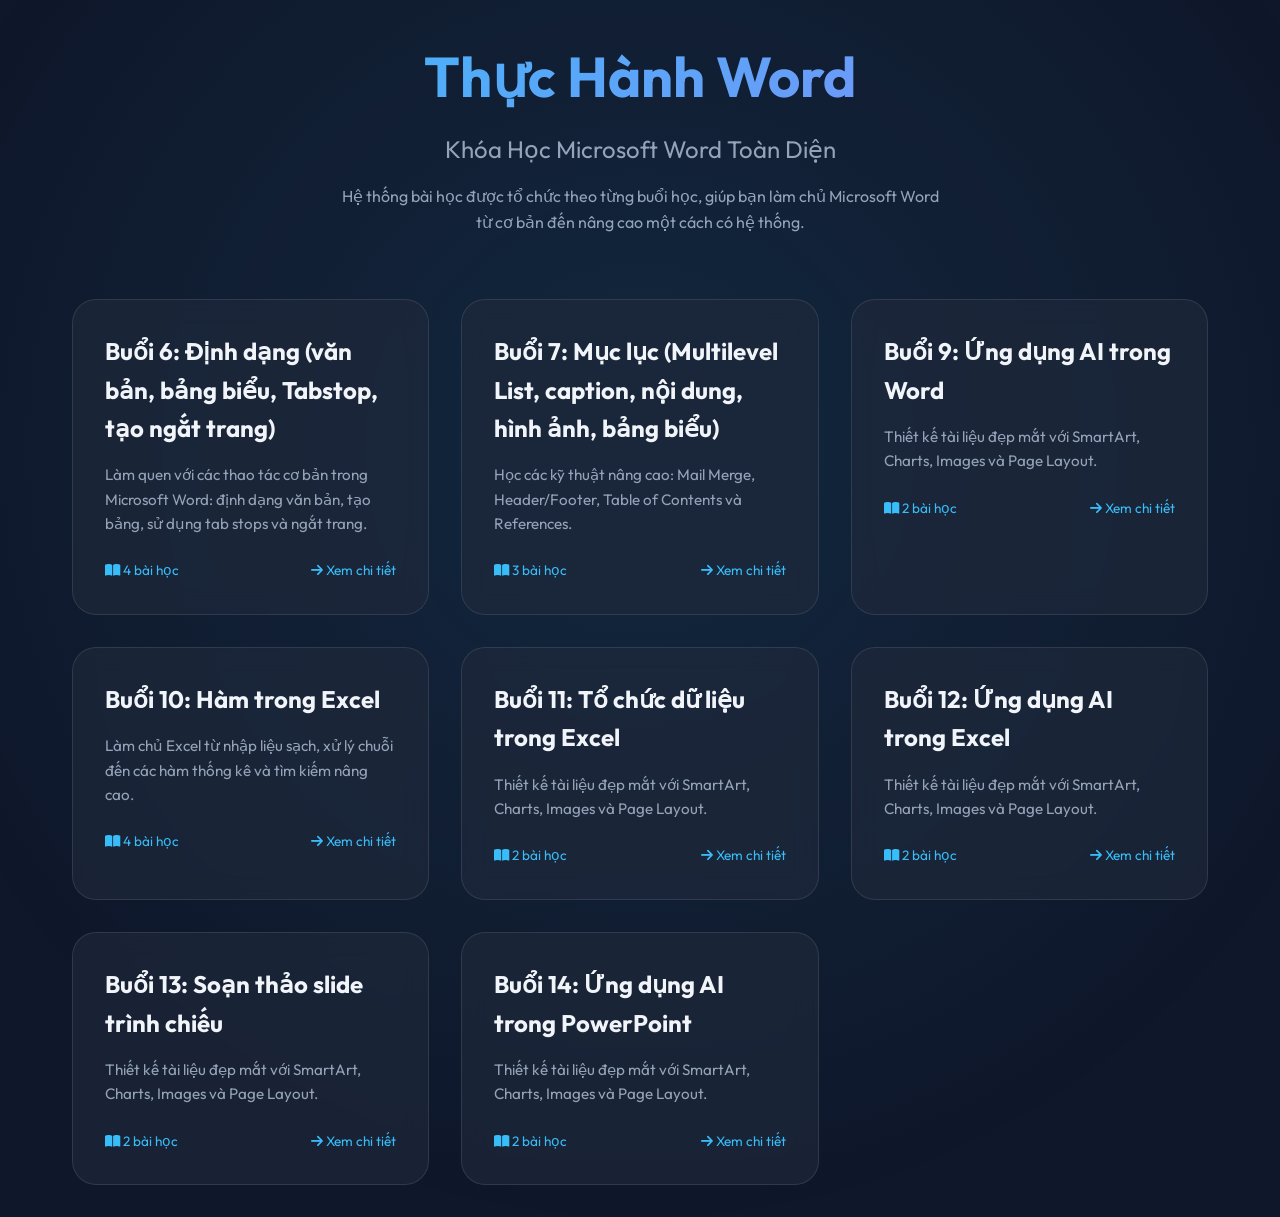
==== session.html @ eec198ea "Add files via upload" ====
<!DOCTYPE html>
<html lang="vi">

<head>
    <meta charset="UTF-8" />
    <meta name="viewport" content="width=device-width, initial-scale=1.0" />
    <title>Chi Tiết Buổi Học</title>
    <link rel="stylesheet" href="styles/main.css" />
    <link href="https://fonts.googleapis.com/css2?family=Outfit:wght@300;400;600;700&display=swap" rel="stylesheet" />
    <link rel="stylesheet" href="https://cdnjs.cloudflare.com/ajax/libs/font-awesome/6.4.0/css/all.min.css" />
</head>

<body>
    <div class="background-glob"></div>

    <nav class="navbar">
        <a href="index.html" class="back-link"><i class="fas fa-arrow-left"></i> Quay lại Tổng quan</a>
        <div class="lesson-meta-header">
            <span id="session-number">Buổi X</span>
        </div>
    </nav>

    <div class="container">
        <header>
            <div class="header-content">
                <h1 id="session-title">Loading...</h1>
                <p id="session-desc" class="description"></p>
            </div>
        </header>

        <section id="lesson-grid" class="lesson-grid">
            <!-- Lessons will be injected here by JS -->
        </section>

        <!-- <footer>
            <p>&copy; 2024 Khoa CNTT - Đại Học Đông Á. Designed for Students.</p>
        </footer> -->
    </div>

    <script src="data/lessons.js"></script>
    <script src="scripts/app.js"></script>
</body>

</html>
---- styles/main.css ----
:root {
    --bg-color: #0f172a;
    --card-bg: rgba(30, 41, 59, 0.7);
    --text-primary: #f1f5f9;
    --text-secondary: #94a3b8;
    --accent-color: #38bdf8;
    --accent-gradient: linear-gradient(135deg, #38bdf8 0%, #818cf8 100%);
    --glass-border: 1px solid rgba(255, 255, 255, 0.1);
    --hover-effect: all 0.3s cubic-bezier(0.4, 0, 0.2, 1);
}

* {
    box-sizing: border-box;
    margin: 0;
    padding: 0;
}

body {
    font-family: 'Outfit', sans-serif;
    background-color: var(--bg-color);
    color: var(--text-primary);
    line-height: 1.6;
    overflow-x: hidden;
    min-height: 100vh;
}

/* Background blob effect */
.background-glob {
    position: fixed;
    top: -50%;
    left: -50%;
    width: 200%;
    height: 200%;
    background: radial-gradient(circle at 50% 50%, rgba(56, 189, 248, 0.1) 0%, rgba(15, 23, 42, 0) 50%);
    animation: rotate 60s linear infinite;
    z-index: -1;
    pointer-events: none;
}

@keyframes rotate {
    0% {
        transform: rotate(0deg);
    }

    100% {
        transform: rotate(360deg);
    }
}

.container {
    max-width: 1200px;
    margin: 0 auto;
    padding: 2rem;
}

/* Header */
header {
    text-align: center;
    margin-bottom: 4rem;
    animation: fadeInDown 0.8s ease-out;
}

h1 {
    font-size: 3.5rem;
    font-weight: 700;
    background: var(--accent-gradient);
    background-clip: text;
    -webkit-background-clip: text;
    -webkit-text-fill-color: transparent;
    margin-bottom: 0.5rem;
}

.subtitle {
    font-size: 1.5rem;
    color: var(--text-secondary);
    margin-bottom: 1rem;
}

.description {
    max-width: 600px;
    margin: 0 auto;
    color: var(--text-secondary);
}

/* Buttons */
.btn {
    display: inline-flex;
    align-items: center;
    padding: 0.75rem 1.5rem;
    border-radius: 99px;
    text-decoration: none;
    font-weight: 600;
    transition: var(--hover-effect);
}

.btn-secondary {
    background: rgba(255, 255, 255, 0.05);
    color: var(--text-primary);
    border: var(--glass-border);
    margin-top: 1.5rem;
}

.btn-secondary:hover {
    background: rgba(255, 255, 255, 0.1);
    transform: translateY(-2px);
}

/* Lesson Grid */
.lesson-grid {
    display: grid;
    grid-template-columns: repeat(auto-fit, minmax(300px, 1fr));
    gap: 2rem;
    animation: fadeInUp 1s ease-out 0.2s backwards;
}

.lesson-card {
    background: var(--card-bg);
    backdrop-filter: blur(12px);
    border: var(--glass-border);
    border-radius: 1.5rem;
    padding: 2rem;
    transition: var(--hover-effect);
    cursor: pointer;
    position: relative;
    overflow: hidden;
    text-decoration: none;
    color: inherit;
    display: block;
}

.lesson-card:hover {
    transform: translateY(-10px);
    box-shadow: 0 20px 40px rgba(0, 0, 0, 0.2);
    border-color: rgba(56, 189, 248, 0.3);
}

.lesson-card::before {
    content: '';
    position: absolute;
    top: 0;
    left: 0;
    width: 100%;
    height: 4px;
    background: var(--accent-gradient);
    opacity: 0;
    transition: var(--hover-effect);
}

.lesson-card:hover::before {
    opacity: 1;
}

.lesson-card h2 {
    font-size: 1.5rem;
    margin-bottom: 1rem;
}

.lesson-card p {
    color: var(--text-secondary);
    font-size: 0.95rem;
}

.card-footer {
    margin-top: 1.5rem;
    display: flex;
    justify-content: space-between;
    align-items: center;
    font-size: 0.85rem;
    color: var(--accent-color);
}

/* Lesson Detail Page */
.navbar {
    padding: 1rem 2rem;
    background: rgba(15, 23, 42, 0.8);
    backdrop-filter: blur(10px);
    border-bottom: var(--glass-border);
    position: sticky;
    top: 0;
    z-index: 100;
    display: flex;
    justify-content: space-between;
    align-items: center;
}

.back-link {
    color: var(--text-primary);
    text-decoration: none;
    font-weight: 500;
    display: flex;
    align-items: center;
    gap: 0.5rem;
    transition: var(--hover-effect);
}

.back-link:hover {
    color: var(--accent-color);
}

.lesson-container {
    display: grid;
    grid-template-columns: 1fr 1fr;
    gap: 2rem;
    height: calc(100vh - 80px);
    /* Full height minus navbar */
    padding: 2rem;
    max-width: 100%;
    overflow: hidden;
}

.lesson-left {
    display: flex;
    flex-direction: column;
    gap: 1.5rem;
    padding-right: 1rem;
    overflow-y: auto;
    /* Allow scrolling if content is too tall */
    max-height: 100%;
}

.lesson-left::-webkit-scrollbar {
    width: 6px;
}

.lesson-left::-webkit-scrollbar-track {
    background: rgba(255, 255, 255, 0.05);
}

.lesson-left::-webkit-scrollbar-thumb {
    background: rgba(255, 255, 255, 0.2);
    border-radius: 3px;
}

.lesson-header h1 {
    font-size: 2rem;
    margin-bottom: 0.5rem;
}

.lesson-desc {
    color: var(--text-secondary);
    font-size: 1rem;
}

.lesson-right {
    overflow-y: auto;
    padding-right: 1rem;
    display: flex;
    flex-direction: column;
    gap: 2rem;
}

/* Custom scrollbar for right panel */
.lesson-right::-webkit-scrollbar {
    width: 8px;
}

.lesson-right::-webkit-scrollbar-track {
    background: rgba(255, 255, 255, 0.05);
    border-radius: 4px;
}

.lesson-right::-webkit-scrollbar-thumb {
    background: var(--accent-color);
    border-radius: 4px;
}

.lesson-right::-webkit-scrollbar-thumb:hover {
    background: #5ccfff;
}

.video-wrapper {
    position: relative;
    padding-bottom: 56.25%;
    /* 16:9 ratio */
    height: 0;
    overflow: hidden;
    border-radius: 1rem;
    box-shadow: 0 10px 30px rgba(0, 0, 0, 0.3);
    margin: 0 0 1rem 0;
    /* Reduced margin */
    border: var(--glass-border);
}

.video-wrapper iframe {
    position: absolute;
    top: 0;
    left: 0;
    width: 100%;
    height: 100%;
    border: none;
}

.resources-section h3,
.lesson-steps h3 {
    margin-bottom: 1rem;
    color: var(--accent-color);
    display: flex;
    align-items: center;
    gap: 0.5rem;
}

.resource-grid {
    display: grid;
    grid-template-columns: repeat(auto-fill, minmax(200px, 1fr));
    gap: 1rem;
}

.resource-item {
    background: rgba(255, 255, 255, 0.03);
    border: var(--glass-border);
    padding: 1rem;
    border-radius: 0.75rem;
    text-decoration: none;
    color: var(--text-secondary);
    display: flex;
    align-items: center;
    gap: 0.75rem;
    transition: var(--hover-effect);
}

.resource-item:hover {
    background: rgba(255, 255, 255, 0.08);
    color: var(--text-primary);
    transform: translateY(-2px);
}

/* Accordion Steps */
.step-accordion {
    display: flex;
    flex-direction: column;
    gap: 1rem;
}

.step-item {
    background: var(--card-bg);
    border: var(--glass-border);
    border-radius: 0.75rem;
    overflow: hidden;
    transition: var(--hover-effect);
}

.step-header {
    padding: 1rem 1.5rem;
    cursor: pointer;
    display: flex;
    justify-content: space-between;
    align-items: center;
    font-weight: 600;
}

.step-header:hover {
    background: rgba(255, 255, 255, 0.05);
}

.step-title-wrapper {
    display: flex;
    align-items: center;
    gap: 1rem;
}

.step-icon-visual {
    color: var(--accent-color);
    font-size: 1.2rem;
    width: 24px;
    text-align: center;
}

.step-toggle-icon {
    transition: transform 0.3s ease;
}

.step-content {
    max-height: 0;
    overflow: hidden;
    transition: max-height 0.3s ease-out;
    background: rgba(0, 0, 0, 0.2);
    padding: 0 1.5rem;
}

.step-text {
    padding: 1rem 0;
    color: var(--text-secondary);
    line-height: 1.8;
}

.step-text div {
    margin-bottom: 0.5rem;
}

.step-text strong {
    color: var(--text-primary);
    font-weight: 700;
}

/* Slide Images */
.step-slide-container {
    margin: 1rem 0 1.5rem 0;
    background: rgba(0, 0, 0, 0.3);
    padding: 1rem;
    border-radius: 0.5rem;
    border: var(--glass-border);
}

.slide-label {
    display: block;
    margin-bottom: 0.5rem;
    font-weight: 600;
    font-size: 0.85rem;
    color: var(--accent-color);
}

.step-slide-img {
    width: 100%;
    max-width: 600px;
    height: auto;
    border-radius: 0.25rem;
    display: block;
    box-shadow: 0 4px 6px rgba(0, 0, 0, 0.3);
    cursor: zoom-in;
    /* Indicate zoomable */
    transition: transform 0.3s ease;
}

.step-slide-img:hover {
    transform: scale(1.02);
}


.step-item.active .step-content {
    max-height: 5000px;
}

.step-item.active .step-toggle-icon {
    transform: rotate(180deg);
}

.step-item.active .step-header {
    color: var(--accent-color);
}

/* Lightbox Modal */
.lightbox {
    display: none;
    position: fixed;
    z-index: 1000;
    left: 0;
    top: 0;
    width: 100%;
    height: 100%;
    overflow: hidden;
    background-color: rgba(0, 0, 0, 0.9);
    backdrop-filter: blur(5px);
    justify-content: center;
    align-items: center;
    flex-direction: column;
    animation: fadeIn 0.3s ease-out;
}

.lightbox-content {
    margin: auto;
    display: block;
    width: auto;
    height: auto;
    max-width: 90%;
    max-height: 85vh;
    border-radius: 8px;
    box-shadow: 0 0 20px rgba(255, 255, 255, 0.1);
    animation: zoomIn 0.3s ease-out;
}

#lightbox-caption {
    margin: 15px auto 0;
    display: block;
    width: 80%;
    max-width: 700px;
    text-align: center;
    color: #ccc;
    font-size: 1.1rem;
    height: auto;
}

.lightbox-close {
    position: absolute;
    top: 20px;
    right: 35px;
    color: #f1f1f1;
    font-size: 40px;
    font-weight: bold;
    transition: 0.3s;
    cursor: pointer;
    z-index: 1001;
}

.lightbox-close:hover,
.lightbox-close:focus {
    color: var(--accent-color);
    text-decoration: none;
    cursor: pointer;
}

@keyframes fadeIn {
    from {
        opacity: 0;
    }

    to {
        opacity: 1;
    }
}

@keyframes zoomIn {
    from {
        transform: scale(0.9);
        opacity: 0;
    }

    to {
        transform: scale(1);
        opacity: 1;
    }
}

/* Responsive */
@media (max-width: 900px) {
    .lesson-container {
        grid-template-columns: 1fr;
        height: auto;
        overflow: visible;
    }

    .lesson-left,
    .lesson-right {
        padding-right: 0;
    }

    .lesson-right {
        overflow-y: visible;
        height: auto;
    }

    h1 {
        font-size: 2.5rem;
    }
}
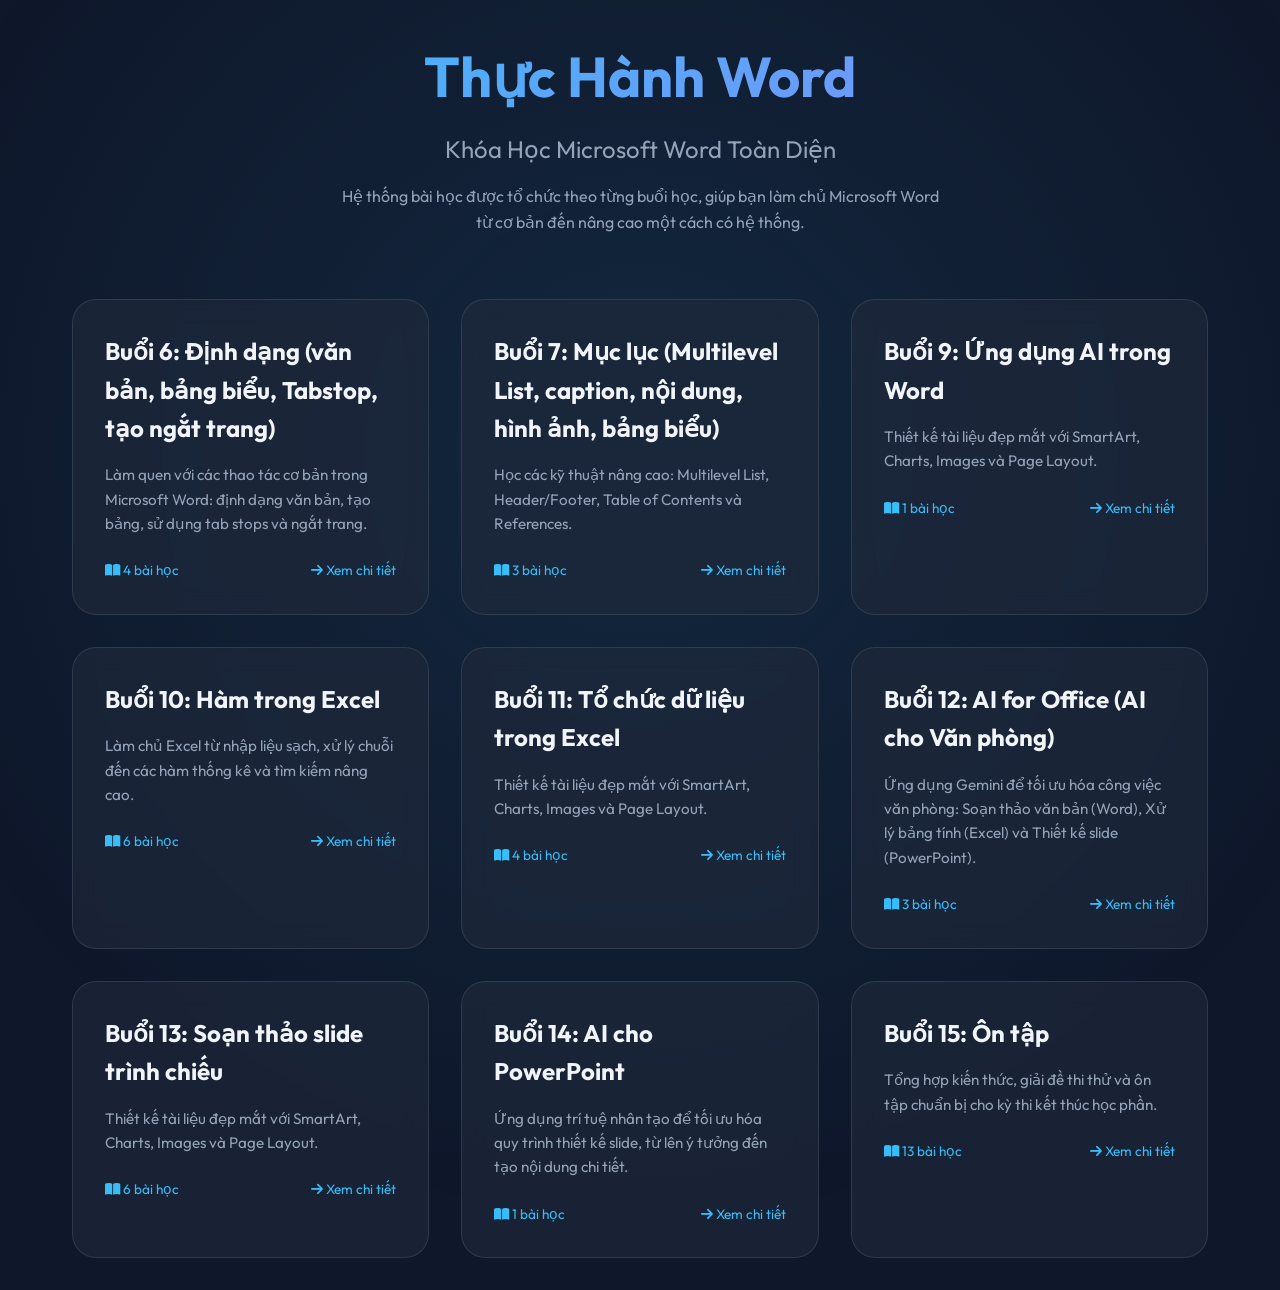
==== commit 336b0a1f: "Added quiz and slide module" ====
--- a/session.html
+++ b/session.html
@@ -1,44 +1,64 @@
 <!DOCTYPE html>
 <html lang="vi">
+	<head>
+		<meta charset="UTF-8" />
+		<meta
+			name="viewport"
+			content="width=device-width, initial-scale=1.0"
+		/>
+		<title>Chi Tiết Buổi Học</title>
+		<link
+			rel="stylesheet"
+			href="styles/main.css"
+		/>
+		<link
+			href="https://fonts.googleapis.com/css2?family=Outfit:wght@300;400;600;700&display=swap"
+			rel="stylesheet"
+		/>
+		<link
+			rel="stylesheet"
+			href="https://cdnjs.cloudflare.com/ajax/libs/font-awesome/6.4.0/css/all.min.css"
+		/>
+	</head>
 
-<head>
-    <meta charset="UTF-8" />
-    <meta name="viewport" content="width=device-width, initial-scale=1.0" />
-    <title>Chi Tiết Buổi Học</title>
-    <link rel="stylesheet" href="styles/main.css" />
-    <link href="https://fonts.googleapis.com/css2?family=Outfit:wght@300;400;600;700&display=swap" rel="stylesheet" />
-    <link rel="stylesheet" href="https://cdnjs.cloudflare.com/ajax/libs/font-awesome/6.4.0/css/all.min.css" />
-</head>
+	<body>
+		<div class="background-glob"></div>
 
-<body>
-    <div class="background-glob"></div>
+		<nav class="navbar">
+			<a
+				href="index.html"
+				class="back-link"
+				><i class="fas fa-arrow-left"></i> Quay lại Tổng quan</a
+			>
+			<div class="lesson-meta-header">
+				<span id="session-number">Buổi X</span>
+			</div>
+		</nav>
 
-    <nav class="navbar">
-        <a href="index.html" class="back-link"><i class="fas fa-arrow-left"></i> Quay lại Tổng quan</a>
-        <div class="lesson-meta-header">
-            <span id="session-number">Buổi X</span>
-        </div>
-    </nav>
+		<div class="container">
+			<header>
+				<div class="header-content">
+					<h1 id="session-title">Loading...</h1>
+					<p
+						id="session-desc"
+						class="description"
+					></p>
+				</div>
+			</header>
 
-    <div class="container">
-        <header>
-            <div class="header-content">
-                <h1 id="session-title">Loading...</h1>
-                <p id="session-desc" class="description"></p>
-            </div>
-        </header>
+			<section
+				id="lesson-grid"
+				class="lesson-grid"
+			>
+				<!-- Lessons will be injected here by JS -->
+			</section>
 
-        <section id="lesson-grid" class="lesson-grid">
-            <!-- Lessons will be injected here by JS -->
-        </section>
-
-        <!-- <footer>
+			<!-- <footer>
             <p>&copy; 2024 Khoa CNTT - Đại Học Đông Á. Designed for Students.</p>
         </footer> -->
-    </div>
+		</div>
 
-    <script src="data/lessons.js"></script>
-    <script src="scripts/app.js"></script>
-</body>
-
-</html>+		<script src="data/lessons.js"></script>
+		<script src="scripts/app.js"></script>
+	</body>
+</html>
